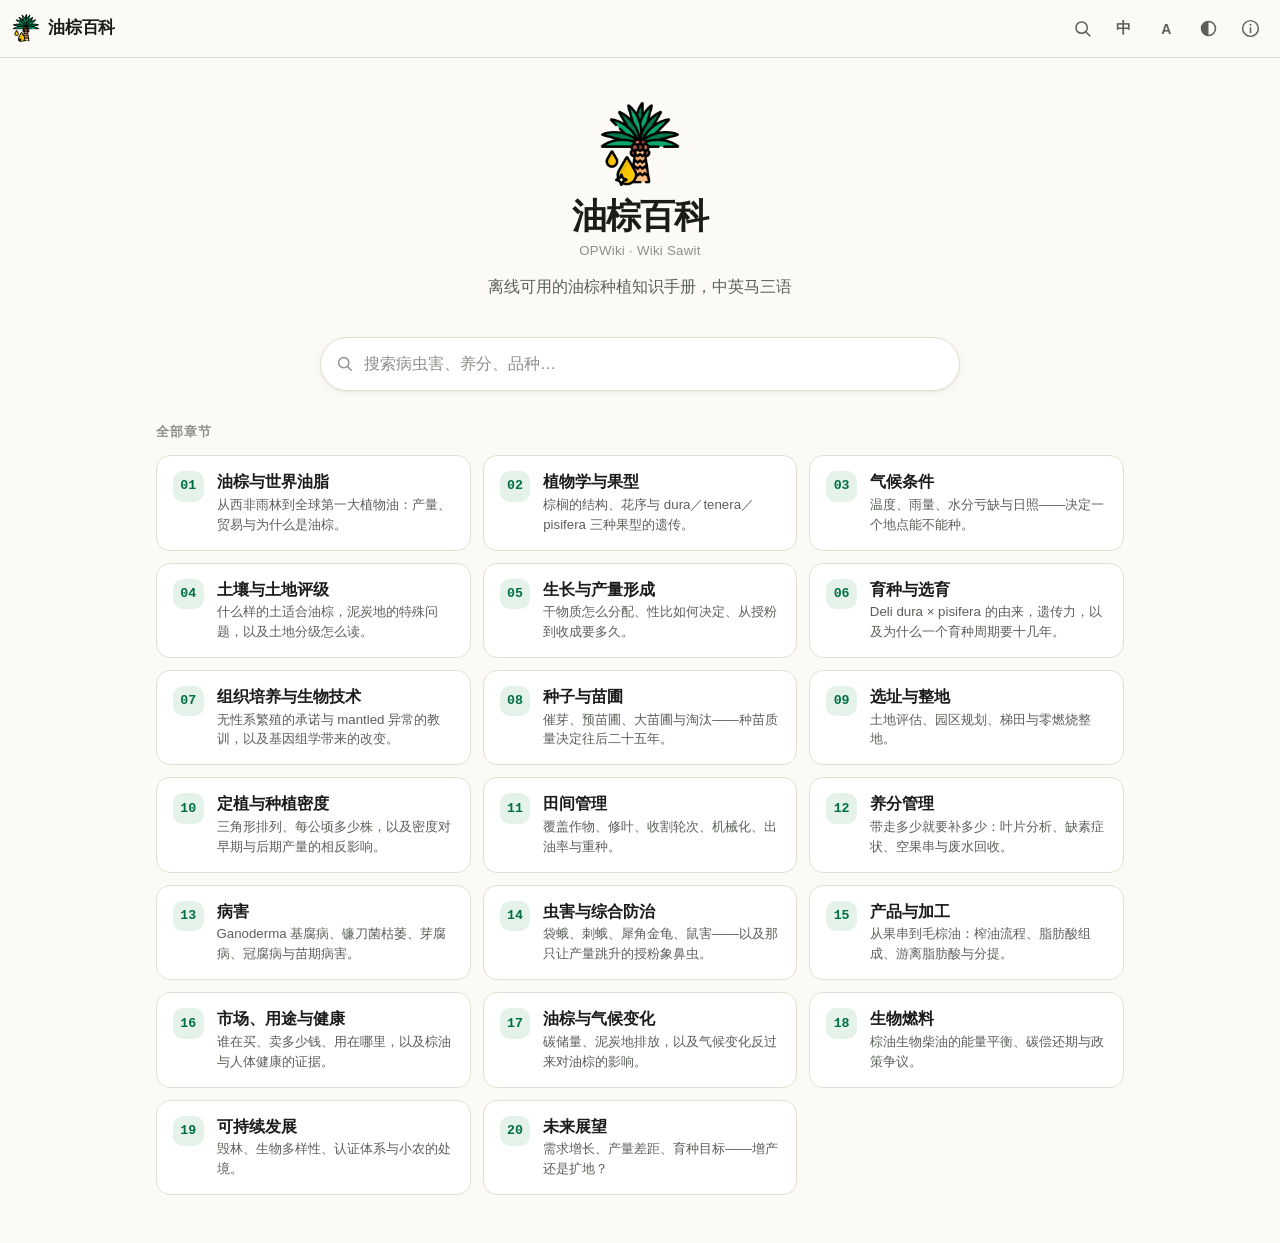
==== index.html @ fc317cd5 "Offline trilingual oil palm reference PWA A static PWA — no build step, no npm dependencies, no CDN " ====
<!doctype html>
<html lang="zh" data-theme="auto">
<head>
<meta charset="utf-8">
<meta name="viewport" content="width=device-width, initial-scale=1, viewport-fit=cover">
<title>油棕百科 · OPWiki · Wiki Sawit</title>
<meta name="description" content="Offline trilingual oil palm reference — 油棕百科 / OPWiki / Wiki Sawit">
<meta name="theme-color" content="#FBFAF6" media="(prefers-color-scheme: light)">
<meta name="theme-color" content="#0F1412" media="(prefers-color-scheme: dark)">
<meta name="color-scheme" content="light dark">

<link rel="manifest" href="manifest.webmanifest">
<link rel="icon" href="favicon.ico" sizes="any">
<link rel="icon" href="icons/favicon-32.png" type="image/png" sizes="32x32">
<link rel="apple-touch-icon" href="icons/apple-touch-icon-180.png">
<meta name="apple-mobile-web-app-capable" content="yes">
<meta name="apple-mobile-web-app-status-bar-style" content="default">
<meta name="apple-mobile-web-app-title" content="OPWiki">

<link rel="stylesheet" href="css/app.css">

<!-- Applied before first paint so a dark-mode user never sees a white flash. -->
<script>
(function () {
  try {
    var p = JSON.parse(localStorage.getItem('opwiki.prefs') || '{}');
    var r = document.documentElement;
    if (p.theme) r.dataset.theme = p.theme;
    if (p.lang) r.lang = p.lang;
    if (p.fontScale) r.style.setProperty('--font-scale', p.fontScale);
    if (p.fontScale >= 1.3) r.dataset.wide = 'on';
  } catch (e) { /* private mode: fall through to defaults */ }
})();
</script>
</head>
<body>

<a class="skip-link" href="#main" data-i18n="skipToContent">跳到正文</a>

<header class="appbar">
  <button class="appbar__brand" id="btn-home" type="button">
    <img class="appbar__mark" src="icons/icon-192.png" alt="" width="28" height="28" decoding="async">
    <span class="appbar__name" id="app-name">油棕百科</span>
  </button>

  <nav class="appbar__tools" aria-label="App controls">
    <button class="iconbtn" id="btn-search" type="button" data-i18n-label="search">
      <svg viewBox="0 0 24 24" aria-hidden="true"><circle cx="11" cy="11" r="6.5"/><path d="M16 16l4.5 4.5"/></svg>
    </button>

    <button class="iconbtn iconbtn--text" id="btn-lang" type="button" data-i18n-label="switchLanguage">
      <span id="lang-glyph">中</span>
    </button>

    <button class="iconbtn iconbtn--text" id="btn-read" type="button" data-i18n-label="readingSize">
      <span id="read-glyph" class="read-glyph">A</span>
    </button>

    <button class="iconbtn" id="btn-theme" type="button" data-i18n-label="theme">
      <svg viewBox="0 0 24 24" aria-hidden="true" class="ico-auto"><circle cx="12" cy="12" r="8"/><path d="M12 4a8 8 0 0 0 0 16z" fill="currentColor" stroke="none"/></svg>
      <svg viewBox="0 0 24 24" aria-hidden="true" class="ico-light"><circle cx="12" cy="12" r="4.5"/><path d="M12 2.5v2M12 19.5v2M2.5 12h2M19.5 12h2M5.2 5.2l1.4 1.4M17.4 17.4l1.4 1.4M18.8 5.2l-1.4 1.4M6.6 17.4l-1.4 1.4"/></svg>
      <svg viewBox="0 0 24 24" aria-hidden="true" class="ico-dark"><path d="M20 14.5A8.5 8.5 0 0 1 9.5 4a8.5 8.5 0 1 0 10.5 10.5z"/></svg>
    </button>

    <button class="iconbtn" id="btn-info" type="button" data-i18n-label="about">
      <svg viewBox="0 0 24 24" aria-hidden="true"><circle cx="12" cy="12" r="9"/><path d="M12 11v5.5"/><circle cx="12" cy="7.75" r="1.1" fill="currentColor" stroke="none"/></svg>
    </button>
  </nav>
</header>

<main id="main" class="main" tabindex="-1"></main>

<div class="toast" id="toast" role="status" aria-live="polite" hidden></div>

<script type="module" src="js/app.js"></script>
</body>
</html>
---- css/app.css ----
/* ==========================================================================
   OPWiki · 油棕百科 · Wiki Sawit
   Palette derived from palm-oil-2.png — see docs/superpowers/specs/
   ========================================================================== */

/* --- Design tokens ------------------------------------------------------ */

:root {
  /* Reading mode multiplies this; everything typographic derives from it. */
  --font-scale: 1;

  --font-sans: -apple-system, BlinkMacSystemFont, "Segoe UI", "PingFang SC",
               "Hiragino Sans GB", "Microsoft YaHei", "Noto Sans SC",
               "Noto Sans", Roboto, Helvetica, Arial, sans-serif;
  --font-num: ui-monospace, "SF Mono", "Cascadia Mono", Menlo, Consolas, monospace;

  --step--1: 0.83rem;
  --step-0:  1rem;
  --step-1:  1.18rem;
  --step-2:  1.42rem;
  --step-3:  1.75rem;
  --step-4:  2.2rem;

  --radius-sm: 8px;
  --radius:    14px;
  --radius-lg: 20px;

  --gutter: 18px;
  --measure: 40rem;          /* comfortable line length for body copy */
  --appbar-h: 54px;

  --ease: cubic-bezier(.34, .8, .3, 1);

  /* Brand constants — identical in both themes */
  --brand-leaf:  #09A76D;
  --brand-deep:  #017B4E;
  --brand-amber: #FAC600;
  --brand-trunk: #FFBD86;
  --brand-bark:  #A44F3E;
}

/* Light theme (default, and what `auto` resolves to in a light OS) */
:root,
:root[data-theme="light"] {
  color-scheme: light;

  --bg:         #FBFAF6;
  --bg-sunk:    #F2F0E8;
  --surface:    #FFFFFF;
  --surface-2:  #F7F5EE;
  --border:     #E3DFD2;
  --border-strong: #C9C3B1;

  --text:       #191C19;
  --text-dim:   #5A6058;
  --text-faint: #8A9088;

  --accent:      #016F46;
  --accent-ink:  #FFFFFF;
  --accent-soft: #E4F2EA;
  --amber:       #9A6B00;
  --amber-soft:  #FDF2D2;

  --shadow-1: 0 1px 2px rgba(20, 30, 24, .06), 0 2px 8px rgba(20, 30, 24, .05);
  --shadow-2: 0 4px 12px rgba(20, 30, 24, .10), 0 12px 32px rgba(20, 30, 24, .08);

  /* Chart series — contrast-checked against --surface */
  --c-1: #017B4E;
  --c-2: #C98A00;
  --c-3: #A44F3E;
  --c-4: #1F6F8B;
  --c-5: #6B4E9E;
  --c-6: #7A7F55;
  --grid: #E3DFD2;
}

:root[data-theme="dark"] {
  color-scheme: dark;

  --bg:         #0F1412;
  --bg-sunk:    #0A0E0C;
  --surface:    #171E1A;
  --surface-2:  #1E2721;
  --border:     #2B352E;
  --border-strong: #3E4B43;

  --text:       #E9EFEA;
  --text-dim:   #A2ADA5;
  --text-faint: #78837B;

  --accent:      #45D69A;
  --accent-ink:  #052015;
  --accent-soft: #123026;
  --amber:       #F3C755;
  --amber-soft:  #2F2610;

  --shadow-1: 0 1px 2px rgba(0, 0, 0, .5);
  --shadow-2: 0 6px 18px rgba(0, 0, 0, .55);

  --c-1: #45D69A;
  --c-2: #F3C755;
  --c-3: #E08E74;
  --c-4: #64B9DA;
  --c-5: #B69BE8;
  --c-6: #B9BE84;
  --grid: #2B352E;
}

@media (prefers-color-scheme: dark) {
  :root[data-theme="auto"] {
    color-scheme: dark;

    --bg:         #0F1412;
    --bg-sunk:    #0A0E0C;
    --surface:    #171E1A;
    --surface-2:  #1E2721;
    --border:     #2B352E;
    --border-strong: #3E4B43;

    --text:       #E9EFEA;
    --text-dim:   #A2ADA5;
    --text-faint: #78837B;

    --accent:      #45D69A;
    --accent-ink:  #052015;
    --accent-soft: #123026;
    --amber:       #F3C755;
    --amber-soft:  #2F2610;

    --shadow-1: 0 1px 2px rgba(0, 0, 0, .5);
    --shadow-2: 0 6px 18px rgba(0, 0, 0, .55);

    --c-1: #45D69A;
    --c-2: #F3C755;
    --c-3: #E08E74;
    --c-4: #64B9DA;
    --c-5: #B69BE8;
    --c-6: #B9BE84;
    --grid: #2B352E;
  }
}

/* --- Reset -------------------------------------------------------------- */

*, *::before, *::after { box-sizing: border-box; }

html {
  /* The single lever reading mode pulls. */
  font-size: calc(100% * var(--font-scale));
  -webkit-text-size-adjust: 100%;
}

body {
  margin: 0;
  background: var(--bg);
  color: var(--text);
  font-family: var(--font-sans);
  font-size: var(--step-0);
  line-height: 1.65;
  -webkit-font-smoothing: antialiased;
  overflow-wrap: break-word;
}

h1, h2, h3, h4, p, ul, ol, figure, table { margin: 0; }
ul, ol { padding-left: 1.25em; }
img, svg { max-width: 100%; }
button { font: inherit; color: inherit; }

:focus-visible {
  outline: 2.5px solid var(--accent);
  outline-offset: 2px;
  border-radius: 4px;
}

.skip-link {
  position: absolute;
  left: 8px; top: -100px;
  z-index: 100;
  padding: 10px 16px;
  background: var(--accent);
  color: var(--accent-ink);
  border-radius: var(--radius-sm);
  text-decoration: none;
  transition: top .15s var(--ease);
}
.skip-link:focus { top: 8px; }

.visually-hidden {
  position: absolute !important;
  width: 1px; height: 1px;
  margin: -1px; padding: 0;
  overflow: hidden;
  clip: rect(0 0 0 0);
  white-space: nowrap;
  border: 0;
}

/* --- App bar ------------------------------------------------------------ */
/* Deliberately sized in px: the chrome should stay compact and tappable when
   reading mode enlarges the content it frames. */

.appbar {
  position: sticky;
  top: 0;
  z-index: 40;
  display: flex;
  align-items: center;
  gap: 6px;
  height: calc(var(--appbar-h) + env(safe-area-inset-top));
  padding: env(safe-area-inset-top) max(10px, env(safe-area-inset-right)) 0
           max(10px, env(safe-area-inset-left));
  background: color-mix(in srgb, var(--bg) 88%, transparent);
  backdrop-filter: saturate(180%) blur(14px);
  -webkit-backdrop-filter: saturate(180%) blur(14px);
  border-bottom: 1px solid var(--border);
}

.appbar__brand {
  display: flex;
  align-items: center;
  gap: 8px;
  min-width: 0;
  flex: 1;
  padding: 6px 6px 6px 2px;
  background: none;
  border: 0;
  border-radius: var(--radius-sm);
  cursor: pointer;
  text-align: left;
}
.appbar__mark { width: 28px; height: 28px; flex: none; }
.appbar__name {
  font-size: 16px;
  font-weight: 650;
  letter-spacing: -0.01em;
  white-space: nowrap;
  overflow: hidden;
  text-overflow: ellipsis;
}

.appbar__tools { display: flex; align-items: center; gap: 2px; flex: none; }

.iconbtn {
  display: grid;
  place-items: center;
  width: 40px; height: 40px;
  flex: none;
  background: none;
  border: 0;
  border-radius: 11px;
  color: var(--text-dim);
  cursor: pointer;
  transition: background .15s var(--ease), color .15s var(--ease);
}
.iconbtn:hover { background: var(--surface-2); color: var(--text); }
.iconbtn:active { transform: scale(.94); }
.iconbtn svg {
  width: 21px; height: 21px;
  fill: none;
  stroke: currentColor;
  stroke-width: 1.7;
  stroke-linecap: round;
  stroke-linejoin: round;
}
.iconbtn--text {
  font-size: 15px;
  font-weight: 700;
  letter-spacing: .01em;
}
#lang-glyph { font-variant-numeric: tabular-nums; }

/* The AAA control reports its own state: the glyph grows with the setting. */
.read-glyph {
  display: inline-block;
  line-height: 1;
  letter-spacing: -0.06em;
  transition: font-size .18s var(--ease);
}
:root[data-scale="1"]    .read-glyph { font-size: 14px; }
:root[data-scale="1.15"] .read-glyph { font-size: 13px; }
:root[data-scale="1.3"]  .read-glyph { font-size: 11.5px; }
:root[data-scale="1.5"]  .read-glyph { font-size: 10px; }

/* Only the icon matching the active theme setting is shown. */
.ico-auto, .ico-light, .ico-dark { display: none; }
:root[data-theme="auto"]  .ico-auto  { display: block; }
:root[data-theme="light"] .ico-light { display: block; }
:root[data-theme="dark"]  .ico-dark  { display: block; }

/* --- Layout ------------------------------------------------------------- */

.main {
  padding: 0 max(var(--gutter), env(safe-area-inset-left))
           calc(48px + env(safe-area-inset-bottom))
           max(var(--gutter), env(safe-area-inset-right));
  margin-inline: auto;
  max-width: 64rem;
}
.main:focus { outline: none; }

.view { animation: rise .26s var(--ease) both; }
@keyframes rise {
  from { opacity: 0; transform: translateY(6px); }
  to   { opacity: 1; transform: none; }
}

/* --- Home --------------------------------------------------------------- */

.hero {
  display: grid;
  justify-items: center;
  text-align: center;
  gap: 4px;
  padding: 28px 0 22px;
}
.hero__mark { width: 84px; height: 84px; }
.hero__title {
  font-size: var(--step-4);
  font-weight: 750;
  letter-spacing: -0.025em;
  line-height: 1.15;
  margin-top: 6px;
}
.hero__alt {
  font-size: var(--step--1);
  color: var(--text-faint);
  letter-spacing: .02em;
}
.hero__tag {
  font-size: var(--step-0);
  color: var(--text-dim);
  max-width: 30rem;
  margin-top: 8px;
}

.searchbar {
  display: flex;
  align-items: center;
  gap: 10px;
  width: 100%;
  max-width: var(--measure);
  margin: 6px auto 30px;
  padding: 0 14px;
  background: var(--surface);
  border: 1px solid var(--border);
  border-radius: 999px;
  box-shadow: var(--shadow-1);
  transition: border-color .15s var(--ease), box-shadow .15s var(--ease);
}
.searchbar:focus-within {
  border-color: var(--accent);
  box-shadow: 0 0 0 3px var(--accent-soft);
}
.searchbar svg {
  width: 19px; height: 19px; flex: none;
  fill: none; stroke: var(--text-faint);
  stroke-width: 1.8; stroke-linecap: round;
}
.searchbar input {
  flex: 1;
  min-width: 0;
  padding: 13px 0;
  font: inherit;
  font-size: var(--step-0);
  color: var(--text);
  background: none;
  border: 0;
  outline: none;
}
.searchbar input::placeholder { color: var(--text-faint); }

.section-label {
  display: flex;
  align-items: baseline;
  justify-content: space-between;
  gap: 12px;
  margin: 4px 0 12px;
  font-size: var(--step--1);
  font-weight: 700;
  letter-spacing: .07em;
  text-transform: uppercase;
  color: var(--text-faint);
}

.chapters {
  display: grid;
  grid-template-columns: repeat(auto-fill, minmax(260px, 1fr));
  gap: 12px;
}
:root[data-wide="on"] .chapters { grid-template-columns: 1fr; }

.chapcard {
  display: grid;
  grid-template-columns: auto 1fr;
  gap: 2px 13px;
  align-items: start;
  width: 100%;
  padding: 15px 16px;
  text-align: left;
  background: var(--surface);
  border: 1px solid var(--border);
  border-radius: var(--radius);
  cursor: pointer;
  transition: border-color .16s var(--ease), transform .16s var(--ease),
              box-shadow .16s var(--ease);
}
.chapcard:hover {
  border-color: var(--accent);
  transform: translateY(-2px);
  box-shadow: var(--shadow-2);
}
.chapcard:active { transform: translateY(0); }
.chapcard__num {
  grid-row: span 2;
  display: grid;
  place-items: center;
  width: 2.3em; height: 2.3em;
  font-family: var(--font-num);
  font-size: var(--step--1);
  font-weight: 700;
  color: var(--accent);
  background: var(--accent-soft);
  border-radius: 10px;
}
.chapcard__title {
  font-size: var(--step-0);
  font-weight: 650;
  line-height: 1.35;
}
.chapcard__blurb {
  font-size: var(--step--1);
  line-height: 1.5;
  color: var(--text-dim);
}

/* --- Chapter view ------------------------------------------------------- */

.chapter { max-width: var(--measure); margin-inline: auto; }

.crumb {
  display: inline-flex;
  align-items: center;
  gap: 5px;
  margin: 18px 0 10px;
  padding: 6px 12px 6px 8px;
  font-size: var(--step--1);
  font-weight: 600;
  color: var(--text-dim);
  background: var(--surface-2);
  border: 1px solid var(--border);
  border-radius: 999px;
  cursor: pointer;
}
.crumb:hover { color: var(--text); border-color: var(--border-strong); }
.crumb svg {
  width: 15px; height: 15px;
  fill: none; stroke: currentColor;
  stroke-width: 2; stroke-linecap: round; stroke-linejoin: round;
}

.chapter__num {
  font-family: var(--font-num);
  font-size: var(--step--1);
  font-weight: 700;
  letter-spacing: .1em;
  text-transform: uppercase;
  color: var(--accent);
}
.chapter__title {
  font-size: var(--step-3);
  font-weight: 750;
  letter-spacing: -0.022em;
  line-height: 1.2;
  margin: 4px 0 18px;
}

.toc {
  display: flex;
  gap: 7px;
  overflow-x: auto;
  scrollbar-width: none;
  margin: 0 calc(-1 * var(--gutter)) 24px;
  padding: 0 var(--gutter) 4px;
}
.toc::-webkit-scrollbar { display: none; }
.toc button {
  flex: none;
  padding: 7px 13px;
  font-size: var(--step--1);
  font-weight: 600;
  color: var(--text-dim);
  background: var(--surface-2);
  border: 1px solid var(--border);
  border-radius: 999px;
  cursor: pointer;
  white-space: nowrap;
}
.toc button:hover { color: var(--text); }
.toc button[aria-current="true"] {
  color: var(--accent-ink);
  background: var(--accent);
  border-color: var(--accent);
}

.sec { scroll-margin-top: calc(var(--appbar-h) + 14px); margin-bottom: 30px; }
.sec__h {
  display: flex;
  align-items: baseline;
  gap: .5em;
  font-size: var(--step-2);
  font-weight: 700;
  letter-spacing: -0.015em;
  line-height: 1.3;
  margin-bottom: 12px;
  padding-top: 6px;
}
.sec__n {
  font-family: var(--font-num);
  font-size: .68em;
  font-weight: 700;
  color: var(--accent);
  flex: none;
}

.blk { margin-bottom: 15px; }
.blk--p { color: var(--text); }
.blk--list li { margin-bottom: 7px; }
.blk--list li::marker { color: var(--accent); }

.keyval {
  display: grid;
  grid-template-columns: minmax(7em, auto) 1fr;
  gap: 1px;
  background: var(--border);
  border: 1px solid var(--border);
  border-radius: var(--radius-sm);
  overflow: hidden;
  font-size: var(--step--1);
}
.keyval > * { background: var(--surface); padding: 9px 12px; }
.keyval dt { font-weight: 650; color: var(--text-dim); }
.keyval dd { margin: 0; }

.tablewrap {
  margin: 0 calc(-1 * var(--gutter)) 15px;
  padding: 0 var(--gutter);
  overflow-x: auto;
  -webkit-overflow-scrolling: touch;
}
table.data {
  width: 100%;
  min-width: 22rem;
  border-collapse: collapse;
  font-size: var(--step--1);
  font-variant-numeric: tabular-nums;
}
table.data caption {
  text-align: left;
  font-weight: 650;
  color: var(--text-dim);
  padding-bottom: 8px;
}
table.data th, table.data td {
  padding: 8px 11px;
  text-align: left;
  border-bottom: 1px solid var(--border);
}
table.data thead th {
  font-weight: 700;
  color: var(--text-dim);
  background: var(--surface-2);
  border-bottom: 2px solid var(--border-strong);
  white-space: nowrap;
}
table.data td + td, table.data th + th { text-align: right; }
table.data tbody tr:last-child td { border-bottom: 0; }

.note {
  display: grid;
  grid-template-columns: auto 1fr;
  gap: 11px;
  padding: 13px 15px;
  margin-bottom: 15px;
  font-size: var(--step--1);
  line-height: 1.6;
  border-radius: var(--radius-sm);
  border-left: 3px solid var(--accent);
  background: var(--accent-soft);
  color: var(--text);
}
.note--warn { border-left-color: var(--amber); background: var(--amber-soft); }
.note--key  { border-left-color: var(--brand-bark); background: var(--surface-2); }
.note__ico { font-size: 1.1em; line-height: 1.45; }

figure.fig { margin-bottom: 18px; }
figure.fig img, figure.fig svg {
  display: block;
  width: 100%;
  border: 1px solid var(--border);
  border-radius: var(--radius-sm);
  background: var(--surface);
}
figcaption {
  margin-top: 8px;
  font-size: var(--step--1);
  line-height: 1.5;
  color: var(--text-dim);
}

.sources {
  margin-top: 34px;
  padding-top: 16px;
  border-top: 1px solid var(--border);
  font-size: var(--step--1);
  color: var(--text-faint);
  line-height: 1.6;
}

.pager { display: flex; gap: 10px; margin-top: 26px; }
.pager button {
  flex: 1;
  display: grid;
  gap: 2px;
  padding: 13px 15px;
  text-align: left;
  background: var(--surface);
  border: 1px solid var(--border);
  border-radius: var(--radius);
  cursor: pointer;
}
.pager button:hover { border-color: var(--accent); }
.pager button:last-child { text-align: right; }
.pager small {
  font-size: var(--step--1);
  font-weight: 600;
  color: var(--text-faint);
}
.pager span { font-size: var(--step--1); font-weight: 650; line-height: 1.4; }

/* --- Charts ------------------------------------------------------------- */

.chart {
  margin: 0 0 18px;
  padding: 15px 15px 12px;
  background: var(--surface);
  border: 1px solid var(--border);
  border-radius: var(--radius);
}
.chart__t {
  font-size: var(--step-0);
  font-weight: 650;
  line-height: 1.35;
  margin-bottom: 2px;
}
.chart__sub {
  font-size: var(--step--1);
  color: var(--text-dim);
  margin-bottom: 12px;
}
.chart svg { display: block; width: 100%; height: auto; overflow: visible; }
.chart__legend {
  display: flex;
  flex-wrap: wrap;
  gap: 6px 15px;
  margin-top: 11px;
  font-size: var(--step--1);
  color: var(--text-dim);
}
.chart__legend span { display: inline-flex; align-items: center; gap: 6px; }
.chart__sw { width: 11px; height: 11px; border-radius: 3px; flex: none; }
.chart__src {
  margin-top: 9px;
  font-size: calc(var(--step--1) * .92);
  color: var(--text-faint);
}

/* SVG internals are styled here so a theme switch needs no re-render. */
.chart .ax    { stroke: var(--border-strong); stroke-width: 1; }
.chart .grid  { stroke: var(--grid); stroke-width: 1; }
.chart .tick  { fill: var(--text-faint); font-size: 11px; font-family: var(--font-sans); }
.chart .vlab  { fill: var(--text-dim); font-size: 11px; font-weight: 650;
                font-family: var(--font-num); }
.chart .alab  { fill: var(--text-faint); font-size: 10.5px; letter-spacing: .04em;
                text-transform: uppercase; font-family: var(--font-sans); }

/* --- Search ------------------------------------------------------------- */

.results { max-width: var(--measure); margin-inline: auto; }
.result {
  display: block;
  width: 100%;
  text-align: left;
  padding: 14px 16px;
  margin-bottom: 9px;
  background: var(--surface);
  border: 1px solid var(--border);
  border-radius: var(--radius);
  cursor: pointer;
}
.result:hover { border-color: var(--accent); }
.result__where {
  font-size: var(--step--1);
  font-weight: 650;
  color: var(--accent);
  margin-bottom: 3px;
}
.result__snip { font-size: var(--step--1); line-height: 1.55; color: var(--text-dim); }
.result__snip mark {
  background: var(--amber-soft);
  color: var(--text);
  padding: 0 2px;
  border-radius: 3px;
  font-weight: 650;
}

.empty {
  text-align: center;
  padding: 50px 20px;
  color: var(--text-faint);
  font-size: var(--step-0);
}

/* --- Info --------------------------------------------------------------- */

.info { max-width: var(--measure); margin-inline: auto; }
.card {
  padding: 18px;
  margin-bottom: 14px;
  background: var(--surface);
  border: 1px solid var(--border);
  border-radius: var(--radius);
}
.card h2 {
  font-size: var(--step-1);
  font-weight: 700;
  letter-spacing: -0.012em;
  margin-bottom: 10px;
}
.card p, .card li { font-size: var(--step--1); line-height: 1.65; color: var(--text-dim); }
.card p + p { margin-top: 9px; }
.card a { color: var(--accent); overflow-wrap: anywhere; }

.byline {
  text-align: center;
  padding: 26px 18px;
  background: linear-gradient(160deg,
              var(--accent-soft) 0%, var(--surface) 62%);
}
.byline__mark { width: 62px; height: 62px; }
.byline__name {
  font-size: var(--step-2);
  font-weight: 750;
  letter-spacing: -0.02em;
  margin: 8px 0 2px;
}
.byline__by { font-size: var(--step-0); color: var(--text-dim); font-weight: 500; }

.qr {
  display: grid;
  justify-items: center;
  gap: 12px;
  padding: 20px 18px;
}
.qr__frame {
  padding: 12px;
  background: #fff;
  border: 1px solid var(--border);
  border-radius: var(--radius-sm);
  line-height: 0;
}
.qr__frame svg { width: 168px; height: 168px; }
.qr__link {
  font-size: var(--step--1);
  font-weight: 600;
  text-align: center;
}

.statusdot {
  display: inline-block;
  width: 8px; height: 8px;
  margin-right: 7px;
  border-radius: 50%;
  background: var(--text-faint);
  vertical-align: baseline;
}
.statusdot--ok { background: var(--brand-leaf); }
.statusdot--busy { background: var(--brand-amber); }

.btn {
  display: inline-block;
  padding: 11px 18px;
  font-size: var(--step--1);
  font-weight: 650;
  color: var(--accent-ink);
  background: var(--accent);
  border: 0;
  border-radius: var(--radius-sm);
  cursor: pointer;
}
.btn--ghost {
  color: var(--text);
  background: var(--surface-2);
  border: 1px solid var(--border);
}

/* --- Toast -------------------------------------------------------------- */

.toast {
  position: fixed;
  left: 50%;
  bottom: calc(22px + env(safe-area-inset-bottom));
  z-index: 60;
  transform: translateX(-50%);
  max-width: min(92vw, 26rem);
  padding: 11px 18px;
  font-size: var(--step--1);
  font-weight: 600;
  color: var(--accent-ink);
  background: var(--accent);
  border-radius: 999px;
  box-shadow: var(--shadow-2);
  animation: toast-in .24s var(--ease) both;
}
@keyframes toast-in {
  from { opacity: 0; transform: translate(-50%, 14px); }
  to   { opacity: 1; transform: translate(-50%, 0); }
}

/* --- Reading mode ------------------------------------------------------- */
/* Large type in a narrow multi-column layout is harder to read, not easier,
   so the widest steps also relax the measure and open up line spacing. */

:root[data-wide="on"] body { line-height: 1.8; }
:root[data-wide="on"] { --measure: 46rem; }
:root[data-wide="on"] .hero { padding: 18px 0 16px; }
:root[data-wide="on"] .hero__mark { width: 64px; height: 64px; }

/* --- Motion ------------------------------------------------------------- */

@media (prefers-reduced-motion: reduce) {
  *, *::before, *::after {
    animation-duration: .01ms !important;
    animation-iteration-count: 1 !important;
    transition-duration: .01ms !important;
  }
}

/* --- Wide screens ------------------------------------------------------- */

@media (min-width: 720px) {
  :root { --gutter: 28px; --appbar-h: 58px; }
  .appbar__name { font-size: 17px; }
  .hero { padding: 44px 0 30px; }
}
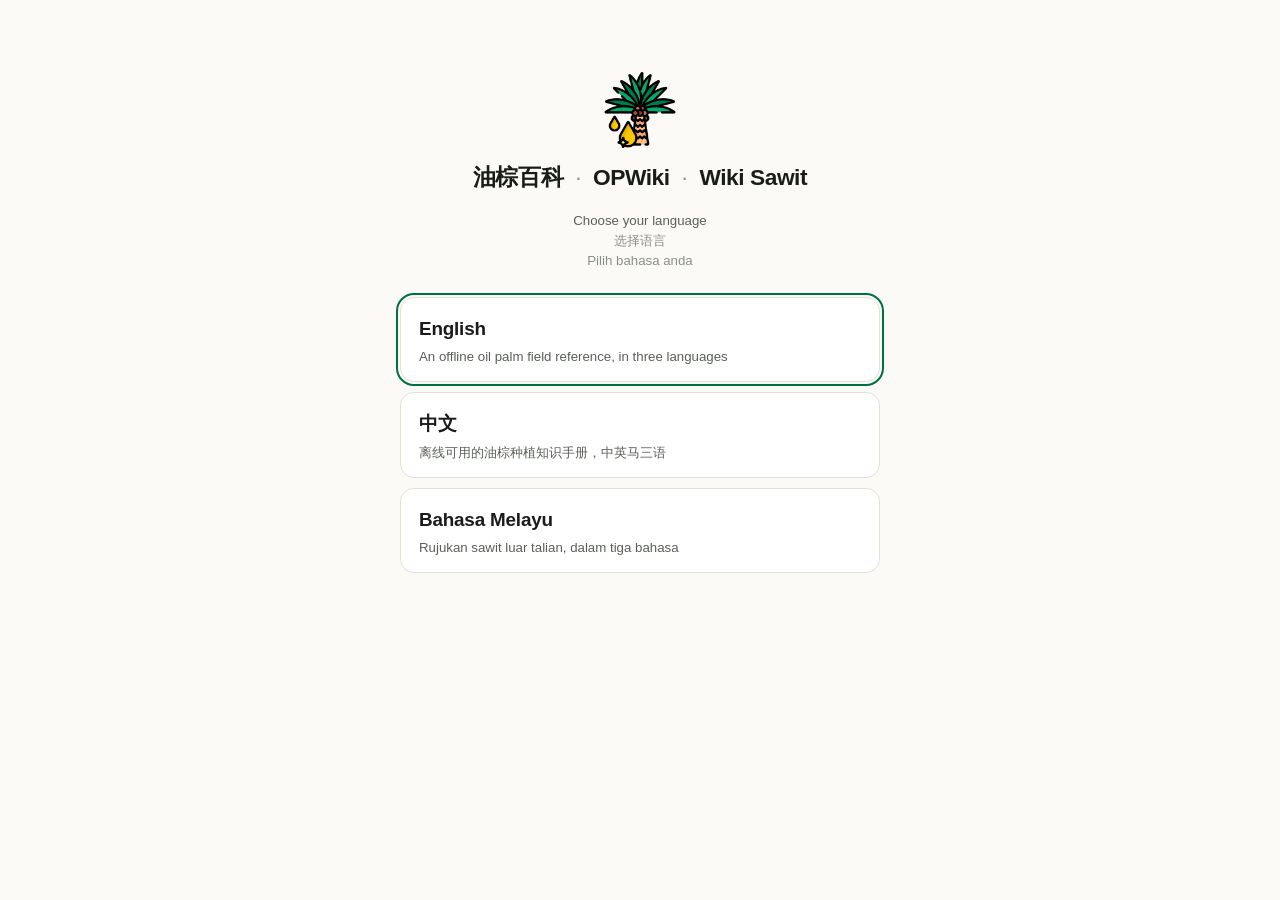
==== commit 747907e3: "Ask for a language on first run, and rebuild the worker in CI Two changes.  A first-run language pic" ====
--- a/index.html
+++ b/index.html
@@ -1,5 +1,5 @@
 <!doctype html>
-<html lang="zh" data-theme="auto">
+<html lang="en" data-theme="auto">
 <head>
 <meta charset="utf-8">
 <meta name="viewport" content="width=device-width, initial-scale=1, viewport-fit=cover">
@@ -19,17 +19,22 @@
 
 <link rel="stylesheet" href="css/app.css">
 
-<!-- Applied before first paint so a dark-mode user never sees a white flash. -->
+<!-- Applied before first paint, so a dark-mode reader never sees a white flash
+     and a returning reader never sees the language picker appear and vanish.
+     Onboarding is assumed until storage proves otherwise: if reading it fails,
+     showing the picker is the right fallback. -->
 <script>
 (function () {
+  var r = document.documentElement;
+  r.dataset.onboarding = 'on';
   try {
     var p = JSON.parse(localStorage.getItem('opwiki.prefs') || '{}');
-    var r = document.documentElement;
     if (p.theme) r.dataset.theme = p.theme;
-    if (p.lang) r.lang = p.lang;
+    r.lang = p.lang || 'en';
     if (p.fontScale) r.style.setProperty('--font-scale', p.fontScale);
     if (p.fontScale >= 1.3) r.dataset.wide = 'on';
-  } catch (e) { /* private mode: fall through to defaults */ }
+    if (p.langChosen === true) delete r.dataset.onboarding;
+  } catch (e) { /* private mode: defaults, and the picker shows */ }
 })();
 </script>
 </head>
--- a/css/app.css
+++ b/css/app.css
@@ -304,6 +304,87 @@
   to   { opacity: 1; transform: none; }
 }
 
+/* --- First-run language picker ------------------------------------------ */
+/* The app bar is hidden until a language is chosen: its controls are labelled
+   in a language the reader has not picked yet, and the language toggle would
+   compete with the choice being made. */
+
+:root[data-onboarding="on"] .appbar,
+:root[data-onboarding="on"] .skip-link { display: none; }
+
+.langpick {
+  display: grid;
+  justify-items: center;
+  text-align: center;
+  gap: 6px;
+  max-width: 30rem;
+  margin-inline: auto;
+  padding-top: 8vh;
+}
+.langpick__mark { width: 76px; height: 76px; }
+
+.langpick__names {
+  display: flex;
+  flex-wrap: wrap;
+  justify-content: center;
+  gap: 4px 12px;
+  margin-top: 10px;
+  font-size: var(--step-2);
+  font-weight: 750;
+  letter-spacing: -0.02em;
+  line-height: 1.2;
+}
+.langpick__names span:not(:last-child)::after {
+  content: "·";
+  margin-left: 12px;
+  color: var(--text-faint);
+  font-weight: 400;
+}
+
+.langpick__head {
+  margin: 14px 0 20px;
+  color: var(--text-dim);
+  font-size: var(--step--1);
+  line-height: 1.5;
+}
+.langpick__head p:not(:first-child) { color: var(--text-faint); }
+
+.langpick__list {
+  display: grid;
+  gap: 10px;
+  width: 100%;
+}
+
+.langopt {
+  display: grid;
+  gap: 3px;
+  width: 100%;
+  padding: 15px 18px;
+  text-align: left;
+  background: var(--surface);
+  border: 1px solid var(--border);
+  border-radius: var(--radius);
+  cursor: pointer;
+  transition: border-color .16s var(--ease), transform .16s var(--ease),
+              box-shadow .16s var(--ease);
+}
+.langopt:hover {
+  border-color: var(--accent);
+  transform: translateY(-2px);
+  box-shadow: var(--shadow-2);
+}
+.langopt:active { transform: translateY(0); }
+.langopt__name {
+  font-size: var(--step-1);
+  font-weight: 700;
+  letter-spacing: -0.01em;
+}
+.langopt__tag {
+  font-size: var(--step--1);
+  line-height: 1.45;
+  color: var(--text-dim);
+}
+
 /* --- Home --------------------------------------------------------------- */
 
 .hero {
